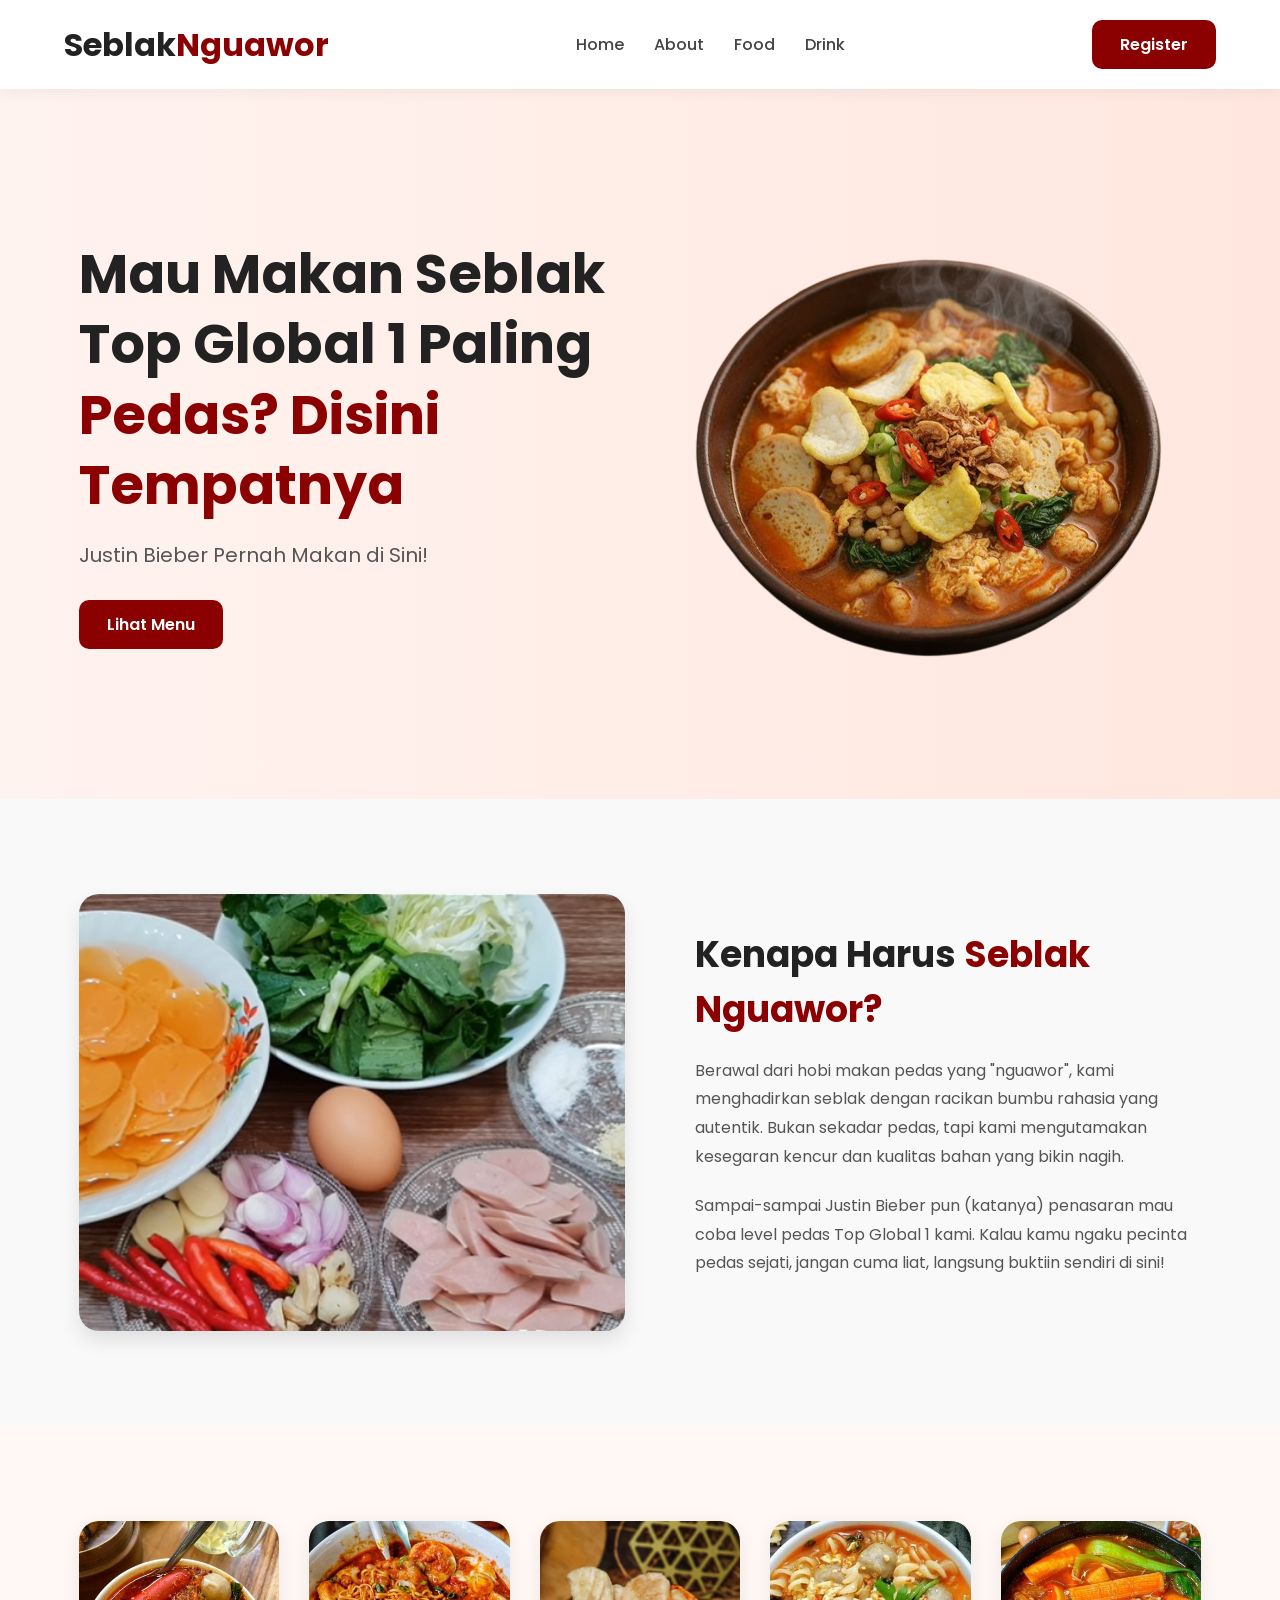
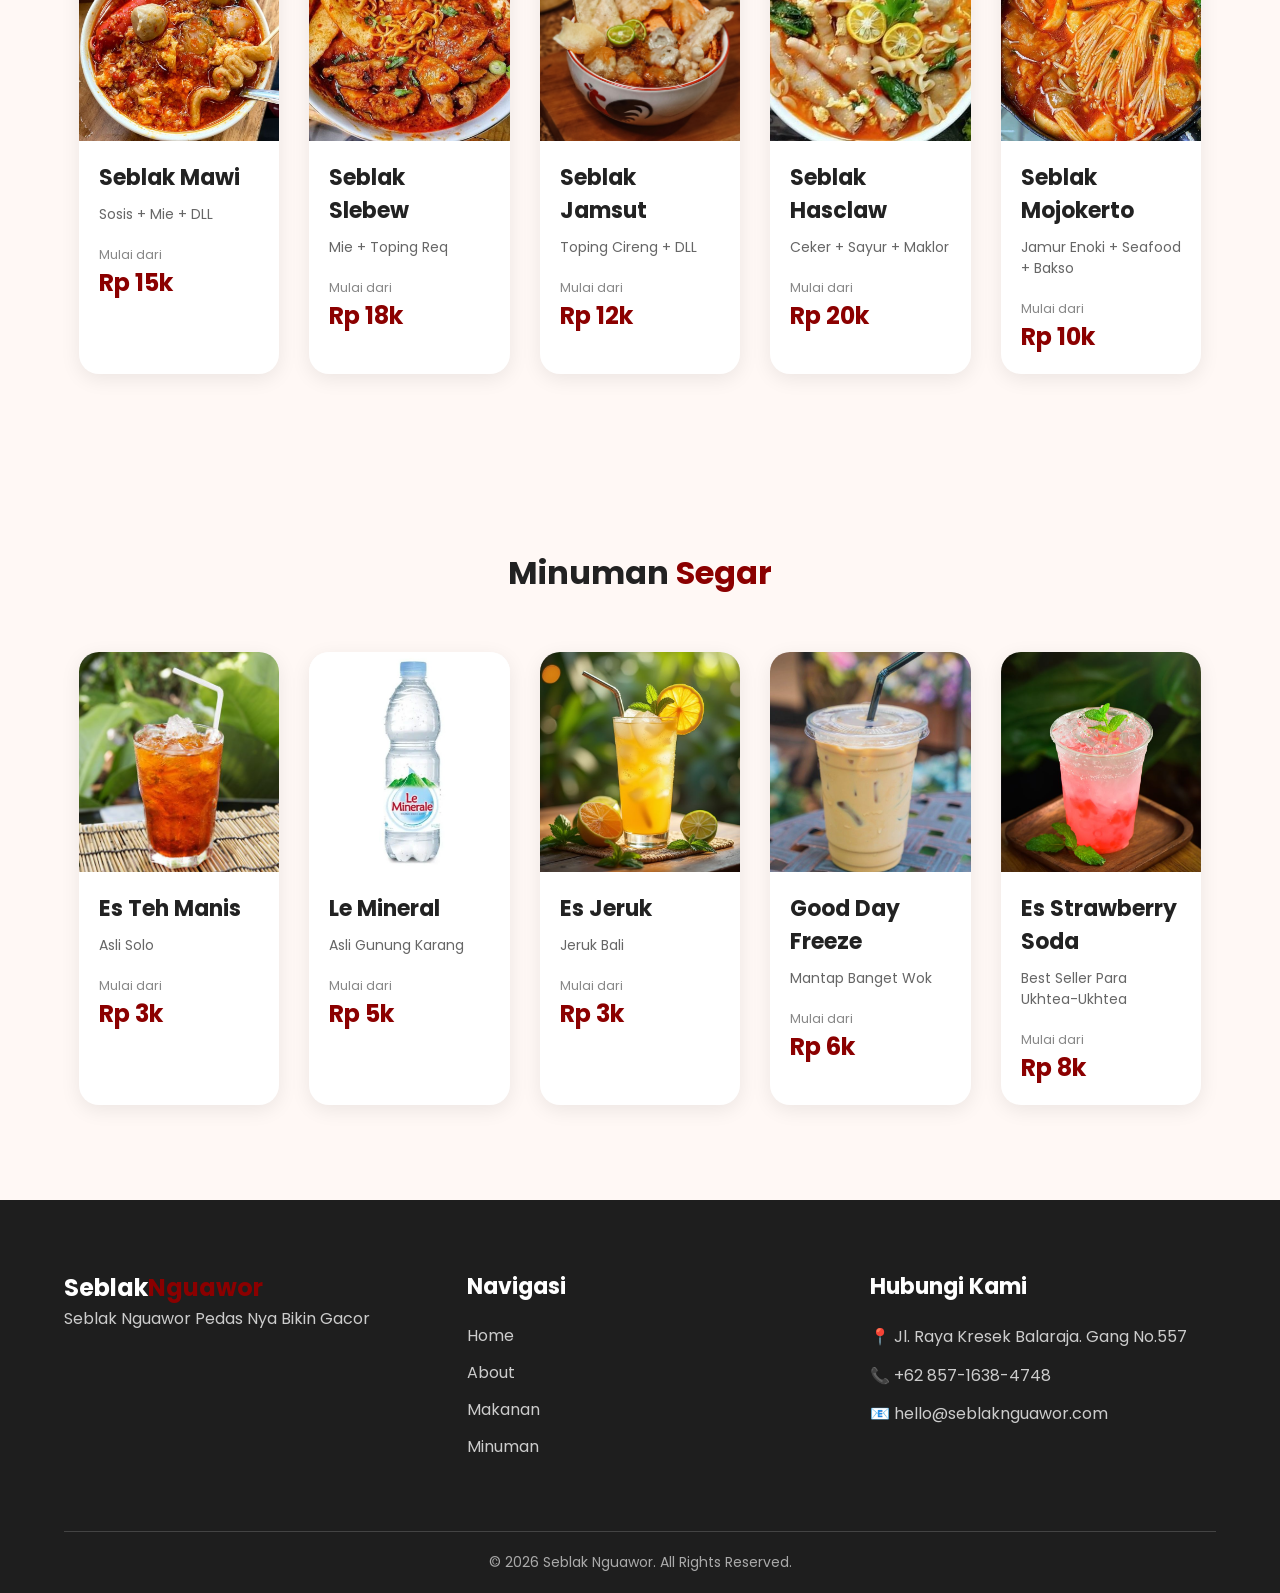
==== index.html @ 9b1257ac "Add files via upload" ====
<!DOCTYPE html>
<html lang="en">
<head>
    <meta charset="UTF-8">
    <meta name="viewport" content="width=device-width, initial-scale=1.0">
    <title>Seblak Nguawor</title>

    <link href="https://fonts.googleapis.com/css2?family=Poppins:wght@400;600&display=swap" rel="stylesheet">
    <link rel="stylesheet" href="css/style.css">
</head>
<body>

<div class="header">
    <div class="nav-container"> <div class="nav">
            <div class="nav-brand">
                <h1><a href="">Seblak<span>Nguawor</span></a></h1>
            </div>

            <div class="nav-menu">
                    <a href="#">Home</a>
                    <a href="#about">About</a>
                    <a href="#katalog-menu">Food</a>
                    <a href="#menu-minuman">Drink</a>
            </div>

            <div class="profile">
                <a href="" class="btn">Register</a>
            </div>
        </div>
    </div>
</div>

<div class="hero">
    <div class="container">
        <div class="row ai-center">
            <div class="col2">
                <div class="hero-desc">
                    <h1>Mau Makan Seblak Top Global 1 Paling <span>Pedas? Disini Tempatnya</span></h1>
                    <p>Justin Bieber Pernah Makan di Sini!</p>
                    <div class="spacer30"></div>
                    <a href="#katalog-menu" class="btn">Lihat Menu</a>
                </div>
            </div>

            <div class="col12">
                <img src="img/seblak.png" class="img-responsive">
            </div>
        </div>
    </div>
</div>

<div class="about" id="about" style="padding: 80px 0; background-color: #f9f9f9">
    <div class="container">
        <div class="row ai-center">
            <div class="col2">
                <div class="about-img">
                    <img src="img/bumbu-seblak.png" class="img-responsive" style="border-radius: 20px; box-shadow: 0 10px 20px rgba(0,0,0,0.1);">
                </div>
            </div>
            <div class="col2">
                <div class="about-desc" style="padding-left: 40px;">
                    <h2 style="font-size: 36px; margin-bottom: 20px;">Kenapa Harus <span style="color: #8B0000;">Seblak Nguawor?</span></h2>
                    <p style="line-height: 1.8; color: #555; margin-bottom: 20px;">
                        Berawal dari hobi makan pedas yang "nguawor", kami menghadirkan seblak dengan racikan bumbu rahasia yang autentik. Bukan sekadar pedas, tapi kami mengutamakan kesegaran kencur dan kualitas bahan yang bikin nagih.
                    </p>
                    <p style="line-height: 1.8; color: #555;">
                        Sampai-sampai Justin Bieber pun (katanya) penasaran mau coba level pedas Top Global 1 kami. Kalau kamu ngaku pecinta pedas sejati, jangan cuma liat, langsung buktiin sendiri di sini!
                    </p>
                </div>
            </div>
        </div>
    </div>
</div>

<div class="food" id="katalog-menu">
    <div class="container">
        <div class="row">


            <div class="col3">
                <div class="food-card">
                    <div class="fc-image">
                        <img src="img/menu1.jpeg" class="img-responsive">
                    </div>
                    <div class="fc-desc">
                        <h3>Seblak Mawi</h3>
                        <p>Sosis + Mie + DLL</p>
                    </div>
                    <div class="fc-price">
                        <span class="price-tag">Mulai dari</span>
                        <span class="price-num">Rp 15k</span>
                    </div>
                </div>
            </div>

            <div class="col3">
                <div class="food-card">
                    <div class="fc-image">
                        <img src="img/menu2.jpeg" class="img-responsive">
                    </div>
                    <div class="fc-desc">
                        <h3>Seblak Slebew</h3>
                        <p>Mie + Toping Req</p>
                    </div>
                    <div class="fc-price">
                        <span class="price-tag">Mulai dari</span>
                        <span class="price-num">Rp 18k</span>
                    </div>
                </div>
            </div>

            <div class="col3">
                <div class="food-card">
                    <div class="fc-image">
                        <img src="img/menu3.jpg" class="img-responsive">
                    </div>
                    <div class="fc-desc">
                        <h3>Seblak Jamsut</h3>
                        <p>Toping Cireng + DLL</p>
                    </div>
                    <div class="fc-price">
                        <span class="price-tag">Mulai dari</span>
                        <span class="price-num">Rp 12k</span>
                    </div>
                </div>
            </div>

            <div class="col3">
                <div class="food-card">
                    <div class="fc-image">
                        <img src="img/menu4.jpeg" class="img-responsive">
                    </div>
                    <div class="fc-desc">
                        <h3>Seblak Hasclaw</h3>
                        <p>Ceker + Sayur + Maklor</p>
                    </div>
                    <div class="fc-price">
                        <span class="price-tag">Mulai dari</span>
                        <span class="price-num">Rp 20k</span>
                    </div>
                </div>
            </div>

            <div class="col3">
                <div class="food-card">
                    <div class="fc-image">
                        <img src="img/menu5.jpeg" class="img-responsive">
                    </div>
                    <div class="fc-desc">
                        <h3>Seblak Mojokerto</h3>
                        <p>Jamur Enoki + Seafood + Bakso</p>
                    </div>
                    <div class="fc-price">
                        <span class="price-tag">Mulai dari</span>
                        <span class="price-num">Rp 10k</span>
                    </div>
                </div>
            </div>

        </div>
    </div>
</div>

<div class="food" id="menu-minuman">
    <div class="container">
        <h2 style="text-align: center; margin-bottom: 40px; font-size: 32px; font-weight: 700;">
            Minuman <span>Segar</span>
        </h2>
        
        <div class="row">

            <div class="col3">
                <div class="food-card">
                    <div class="fc-image">
                        <img src="img/es teh manis.jpeg" class="img-responsive">
                    </div>
                    <div class="fc-desc">
                        <h3>Es Teh Manis</h3>
                        <p>Asli Solo</p>
                    </div>
                    <div class="fc-price">
                        <span class="price-tag">Mulai dari</span>
                        <span class="price-num">Rp 3k</span>
                    </div>
                </div>
            </div>

            <div class="col3">
                <div class="food-card">
                    <div class="fc-image">
                        <img src="img/le mineral.jpeg" class="img-responsive">
                    </div>
                    <div class="fc-desc">
                        <h3>Le Mineral</h3>
                        <p>Asli Gunung Karang</p>
                    </div>
                    <div class="fc-price">
                        <span class="price-tag">Mulai dari</span>
                        <span class="price-num">Rp 5k</span>
                    </div>
                </div>
            </div>

            <div class="col3">
                <div class="food-card">
                    <div class="fc-image">
                        <img src="img/es jeruk.jpeg" class="img-responsive">
                    </div>
                    <div class="fc-desc">
                        <h3>Es Jeruk</h3>
                        <p>Jeruk Bali </p>
                    </div>
                    <div class="fc-price">
                        <span class="price-tag">Mulai dari</span>
                        <span class="price-num">Rp 3k</span>
                    </div>
                </div>
            </div>

            <div class="col3">
                <div class="food-card">
                    <div class="fc-image">
                        <img src="img/Es Goodday Freeze.jpeg" class="img-responsive">
                    </div>
                    <div class="fc-desc">
                        <h3>Good Day Freeze</h3>
                        <p>Mantap Banget Wok</p>
                    </div>
                    <div class="fc-price">
                        <span class="price-tag">Mulai dari</span>
                        <span class="price-num">Rp 6k</span>
                    </div>
                </div>
            </div>

            <div class="col3">
                <div class="food-card">
                    <div class="fc-image">
                        <img src="img/Strawberry Soda.jpeg" class="img-responsive">
                    </div>
                    <div class="fc-desc">
                        <h3>Es Strawberry Soda</h3>
                        <p>Best Seller Para Ukhtea-Ukhtea</p>
                    </div>
                    <div class="fc-price">
                        <span class="price-tag">Mulai dari</span>
                        <span class="price-num">Rp 8k</span>
                    </div>
                </div>
            </div>

        </div>
    </div>
</div>

<footer class="footer">
    <div class="container">
        <div class="row">
            <div class="footer-col">
                <div class="nav-brand">
                    <h2><a href="">Seblak<span>Nguawor</span></a></h2>
                </div>
                <p>Seblak Nguawor Pedas Nya Bikin Gacor</p>
            </div>

            <div class="footer-col">
                <h4>Navigasi</h4>
                <ul>
                    <li><a href="#">Home</a></li>
                    <li><a href="#about">About</a></li>
                    <li><a href="#katalog-menu">Makanan</a></li>
                    <li><a href="#menu-minuman">Minuman</a></li>
                </ul>
            </div>

            <div class="footer-col">
                <h4>Hubungi Kami</h4>
                <p>📍 Jl. Raya Kresek Balaraja. Gang No.557</p>
                <p>📞 +62 857-1638-4748</p>
                <p>📧 hello@seblaknguawor.com</p>
            </div>
        </div>

        <div class="footer-bottom">
            <p>&copy; 2026 Seblak Nguawor. All Rights Reserved.</p>
        </div>
    </div>
</footer>

</body>
</html>
---- css/style.css ----
/* =========================
   GLOBAL
========================= */
* {
  margin: 0;
  padding: 0;
  box-sizing: border-box;
}

html {
  scroll-behavior: smooth;
}

body {
  font-family: "Poppins", sans-serif;
  background: #fff8f5;
  color: #222;
}

a {
  text-decoration: none;
}

img {
  display: block;
}

.img-responsive {
  width: 100%;
  height: auto;
}

.container {
  width: 90%;
  max-width: 1200px;
  margin: auto;
}

.row {
  display: flex;
  flex-wrap: wrap;
}

.ai-center {
  align-items: center;
}

.spacer30 {
  height: 30px;
}

/* =========================
   GRID
========================= */
.col2 {
  width: 50%;
  padding: 15px;
}

.col3 {
  width: 20%;
  padding: 15px;
}

.col12 {
  width: 50%;
  padding: 15px;
}

/* =========================
   BUTTON
========================= */
.btn {
  display: inline-block;
  padding: 12px 28px;
  background: #8b0000;
  color: white;
  border-radius: 10px;
  font-weight: 600;
  transition: 0.3s;
}

.btn:hover {
  background: #b30000;
  transform: translateY(-3px);
}

/* =========================
   HEADER
========================= */
.header {
  width: 100%;
  background: white;
  position: sticky;
  top: 0;
  z-index: 999;
  box-shadow: 0 2px 15px rgba(0, 0, 0, 0.06);
}

.nav-container {
  width: 90%;
  max-width: 1200px;
  margin: auto;
}

.nav {
  display: flex;
  justify-content: space-between;
  align-items: center;
  padding: 20px 0;
}

.nav-brand h1 a,
.nav-brand h2 a {
  color: #222;
  font-weight: 700;
}

.nav-brand span {
  color: #8b0000;
}

.nav-menu {
  display: flex;
  gap: 30px;
}

.nav-menu a {
  color: #444;
  font-weight: 500;
  transition: 0.3s;
}

.nav-menu a:hover {
  color: #8b0000;
}

/* =========================
   HERO
========================= */
.hero {
  padding: 90px 0;
  background: linear-gradient(to right, #fff3ef, #ffe7df);
}

.hero-desc h1 {
  font-size: 54px;
  line-height: 1.3;
  margin-bottom: 20px;
}

.hero-desc h1 span {
  color: #8b0000;
}

.hero-desc p {
  font-size: 20px;
  color: #555;
}

.hero img {
  max-width: 500px;
  margin: auto;
  animation: float 3s ease-in-out infinite;
}

@keyframes float {
  0% {
    transform: translateY(0px);
  }

  50% {
    transform: translateY(-12px);
  }

  100% {
    transform: translateY(0px);
  }
}

/* =========================
   ABOUT
========================= */
.about {
  padding: 80px 0;
}

.about-img img {
  border-radius: 20px;
  box-shadow: 0 10px 25px rgba(0, 0, 0, 0.1);
}

.about-desc {
  padding-left: 40px;
}

.about-desc h2 {
  font-size: 40px;
  margin-bottom: 20px;
}

.about-desc h2 span {
  color: #8b0000;
}

.about-desc p {
  line-height: 1.9;
  color: #555;
  margin-bottom: 20px;
}

/* =========================
   FOOD
========================= */
.food {
  padding: 80px 0;
}

.food h2 {
  text-align: center;
  font-size: 36px;
  margin-bottom: 50px;
}

.food h2 span {
  color: #8b0000;
}

.food-card {
  background: white;
  border-radius: 20px;
  overflow: hidden;
  transition: 0.3s;
  box-shadow: 0 5px 20px rgba(0, 0, 0, 0.08);
  height: 100%;
}

.food-card:hover {
  transform: translateY(-8px);
}

.fc-image {
  height: 220px;
  overflow: hidden;
}

.fc-image img {
  width: 100%;
  height: 100%;
  object-fit: cover;
}

.fc-desc {
  padding: 20px;
}

.fc-desc h3 {
  margin-bottom: 10px;
  font-size: 22px;
}

.fc-desc p {
  color: #666;
  font-size: 14px;
}

.fc-price {
  padding: 0 20px 20px;
  display: flex;
  flex-direction: column;
}

.price-tag {
  font-size: 13px;
  color: #888;
}

.price-num {
  color: #8b0000;
  font-size: 24px;
  font-weight: 700;
}

/* =========================
   FOOTER
========================= */
.footer {
  background: #1e1e1e;
  color: white;
  padding-top: 70px;
}

.footer .row {
  justify-content: space-between;
}

.footer-col {
  width: 30%;
  margin-bottom: 40px;
}

.footer-col h4 {
  margin-bottom: 20px;
  font-size: 22px;
}

.footer-col p {
  color: #ccc;
  margin-bottom: 10px;
  line-height: 1.8;
}

.footer-col ul {
  list-style: none;
}

.footer-col ul li {
  margin-bottom: 12px;
}

.footer-col ul li a {
  color: #ccc;
  transition: 0.3s;
}

.footer-col ul li a:hover {
  color: #ff4d4d;
}

.footer .nav-brand h2 a {
  color: white;
}

.footer-bottom {
  border-top: 1px solid #444;
  text-align: center;
  padding: 20px 0;
  margin-top: 20px;
}

.footer-bottom p {
  color: #aaa;
  font-size: 14px;
}

/* =========================
   RESPONSIVE
========================= */
@media (max-width: 992px) {
  .col2,
  .col12 {
    width: 100%;
    text-align: center;
  }

  .col3 {
    width: 50%;
  }

  .hero-desc h1 {
    font-size: 42px;
  }

  .about-desc {
    padding-left: 0;
    margin-top: 30px;
    text-align: center;
  }

  .hero img {
    margin-top: 40px;
  }

  .footer-col {
    width: 100%;
  }
}

@media (max-width: 768px) {
  .nav {
    flex-direction: column;
    gap: 20px;
  }

  .nav-menu {
    flex-wrap: wrap;
    justify-content: center;
    gap: 15px;
  }

  .hero-desc h1 {
    font-size: 34px;
  }

  .hero-desc p {
    font-size: 16px;
  }

  .col3 {
    width: 100%;
  }

  .food {
    padding: 60px 0;
  }
}
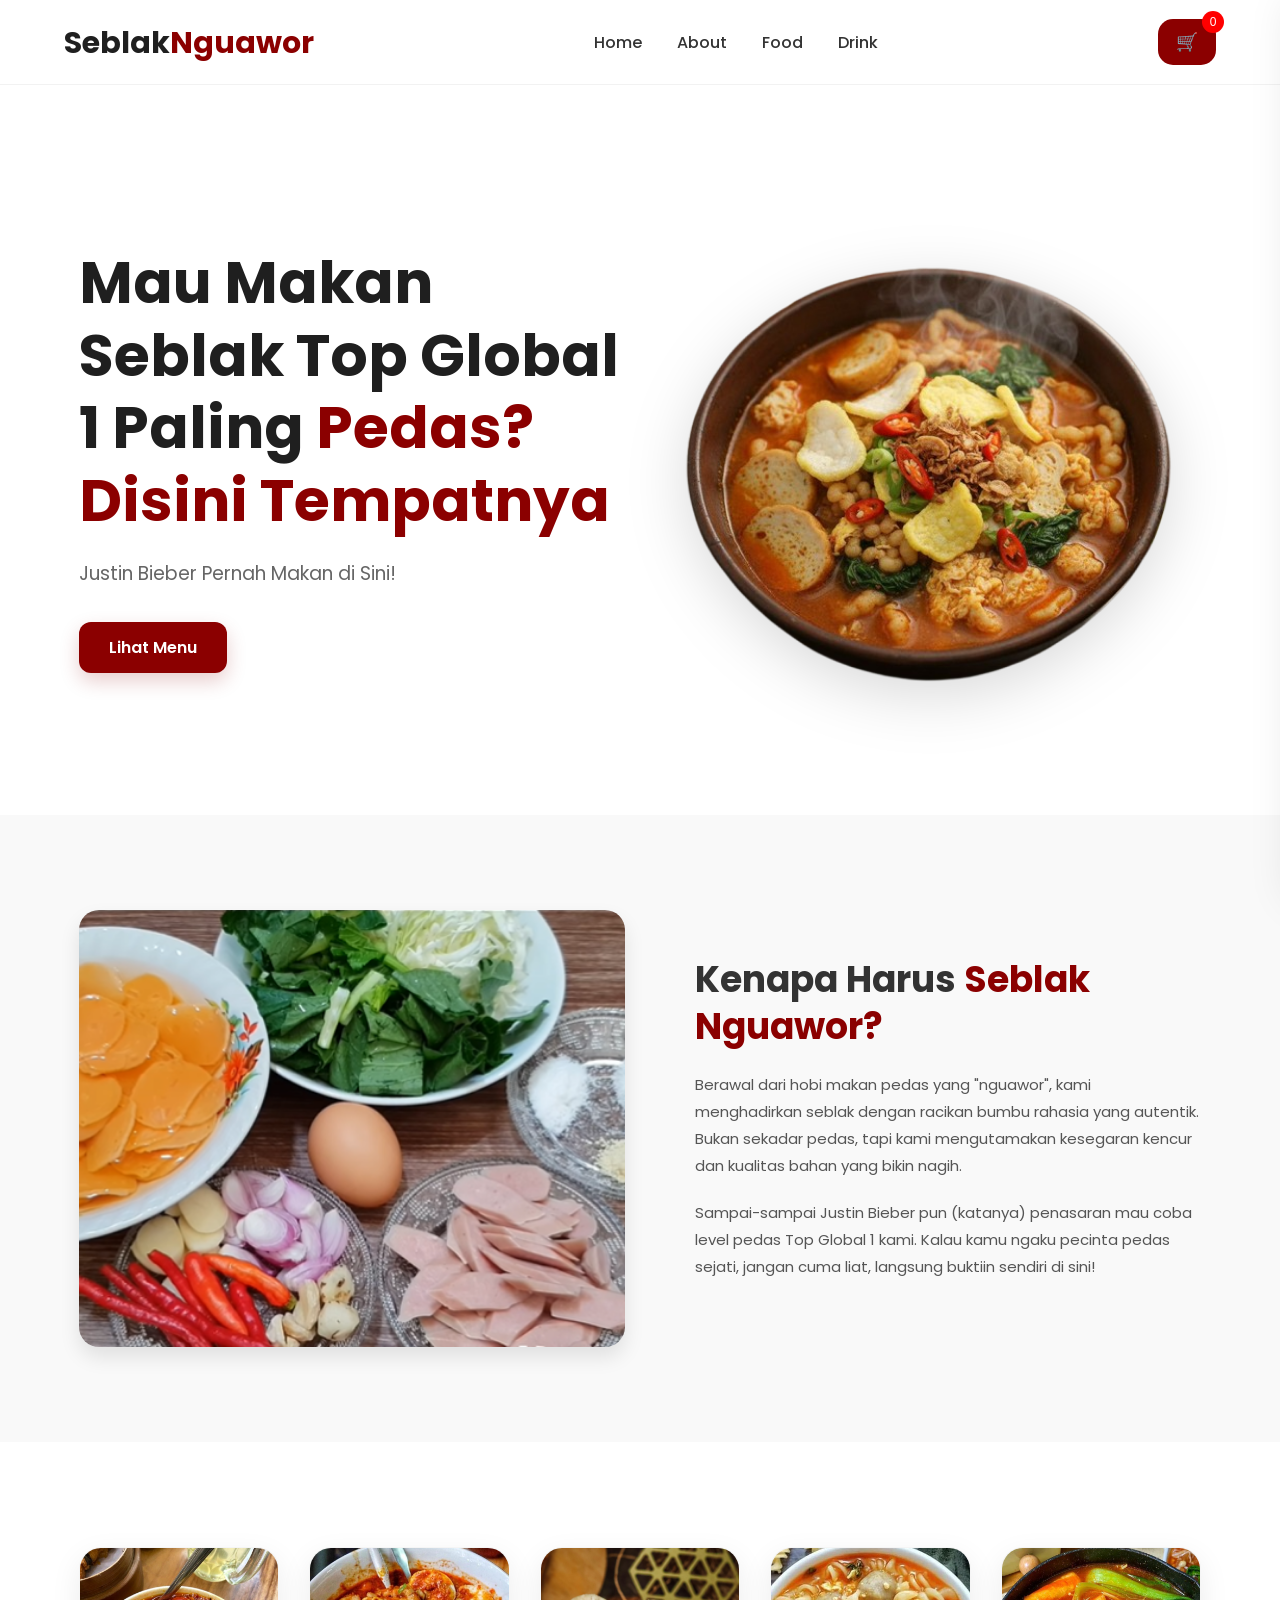
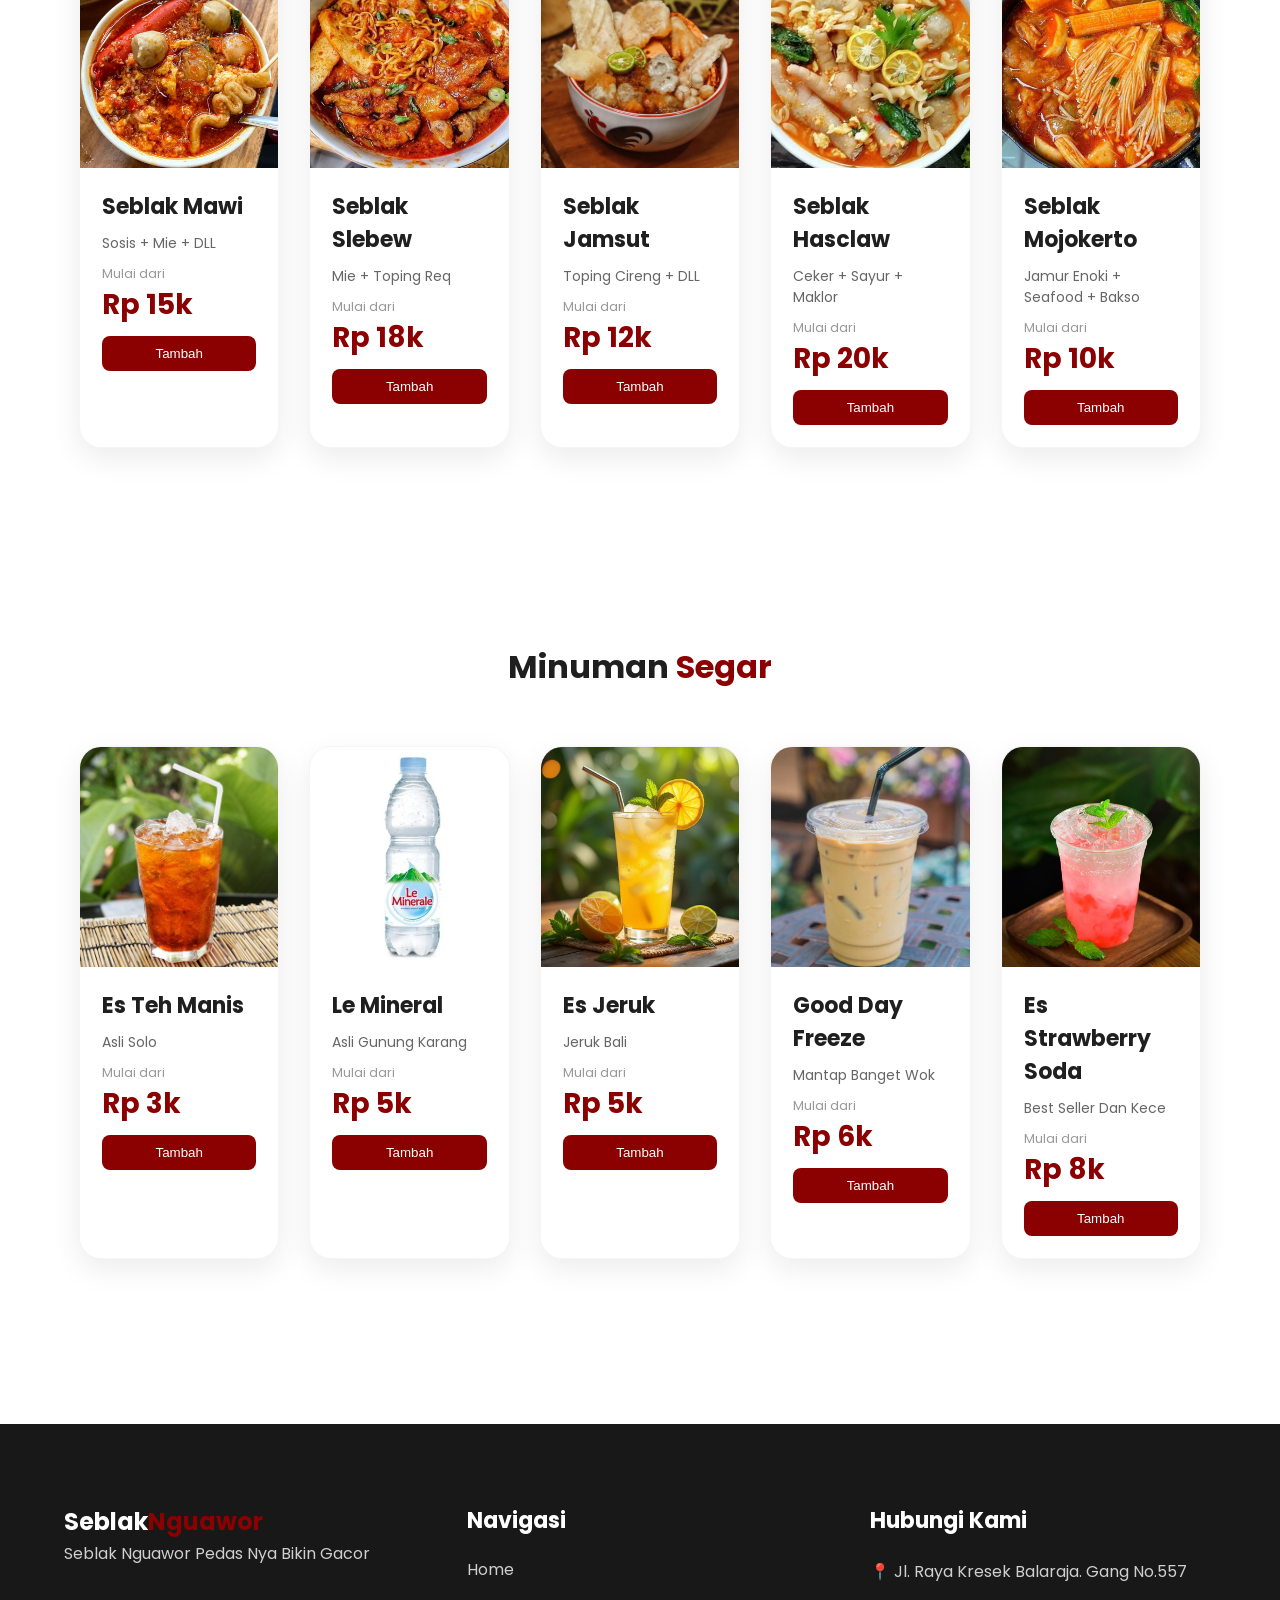
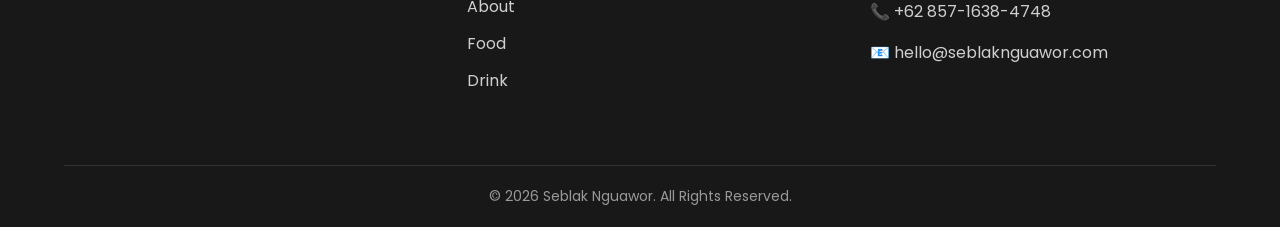
==== commit 49834193: "Update website Seblak Nguawor" ====
--- a/index.html
+++ b/index.html
@@ -8,6 +8,7 @@
     <link href="https://fonts.googleapis.com/css2?family=Poppins:wght@400;600&display=swap" rel="stylesheet">
     <link rel="stylesheet" href="css/style.css">
 </head>
+
 <body>
 
 <div class="header">
@@ -24,7 +25,10 @@
             </div>
 
             <div class="profile">
-                <a href="" class="btn">Register</a>
+    <button class="cart-btn">
+        🛒
+        <span id="cart-count">0</span>
+    </button>
             </div>
         </div>
     </div>
@@ -89,6 +93,13 @@
                     <div class="fc-price">
                         <span class="price-tag">Mulai dari</span>
                         <span class="price-num">Rp 15k</span>
+
+                         <button
+                            class="add-cart"
+                            data-name="Seblak Mawi"
+                            data-price="15000">
+                            Tambah
+                        </button>
                     </div>
                 </div>
             </div>
@@ -105,6 +116,13 @@
                     <div class="fc-price">
                         <span class="price-tag">Mulai dari</span>
                         <span class="price-num">Rp 18k</span>
+
+                         <button
+                            class="add-cart"
+                            data-name="Seblak Slebew"
+                            data-price="18000">
+                            Tambah
+                        </button>
                     </div>
                 </div>
             </div>
@@ -121,6 +139,13 @@
                     <div class="fc-price">
                         <span class="price-tag">Mulai dari</span>
                         <span class="price-num">Rp 12k</span>
+
+                         <button
+                            class="add-cart"
+                            data-name="Seblak Jamsut"
+                            data-price="12000">
+                            Tambah 
+                        </button>
                     </div>
                 </div>
             </div>
@@ -137,6 +162,13 @@
                     <div class="fc-price">
                         <span class="price-tag">Mulai dari</span>
                         <span class="price-num">Rp 20k</span>
+
+                         <button
+                            class="add-cart"
+                            data-name="Seblak Hasclaw"
+                            data-price="20000">
+                            Tambah 
+                        </button>
                     </div>
                 </div>
             </div>
@@ -153,6 +185,13 @@
                     <div class="fc-price">
                         <span class="price-tag">Mulai dari</span>
                         <span class="price-num">Rp 10k</span>
+
+                         <button
+                            class="add-cart"
+                            data-name="Seblak Mojokerto"
+                            data-price="10000">
+                            Tambah 
+                        </button>
                     </div>
                 </div>
             </div>
@@ -181,6 +220,13 @@
                     <div class="fc-price">
                         <span class="price-tag">Mulai dari</span>
                         <span class="price-num">Rp 3k</span>
+
+                        <button
+                            class="add-cart"
+                            data-name="Es Teh Manis"
+                            data-price="3000">
+                            Tambah
+                        </button>
                     </div>
                 </div>
             </div>
@@ -197,6 +243,13 @@
                     <div class="fc-price">
                         <span class="price-tag">Mulai dari</span>
                         <span class="price-num">Rp 5k</span>
+
+                        <button
+                            class="add-cart"
+                            data-name="Le Mineral"
+                            data-price="5000">
+                            Tambah
+                        </button>
                     </div>
                 </div>
             </div>
@@ -212,7 +265,14 @@
                     </div>
                     <div class="fc-price">
                         <span class="price-tag">Mulai dari</span>
-                        <span class="price-num">Rp 3k</span>
+                        <span class="price-num">Rp 5k</span>
+
+                        <button
+                            class="add-cart"
+                            data-name="Es Jeruk "
+                            data-price="5000">
+                            Tambah
+                        </button>
                     </div>
                 </div>
             </div>
@@ -229,6 +289,13 @@
                     <div class="fc-price">
                         <span class="price-tag">Mulai dari</span>
                         <span class="price-num">Rp 6k</span>
+
+                        <button
+                            class="add-cart"
+                            data-name="Good day Freeze"
+                            data-price="6000">
+                            Tambah
+                        </button>
                     </div>
                 </div>
             </div>
@@ -240,11 +307,18 @@
                     </div>
                     <div class="fc-desc">
                         <h3>Es Strawberry Soda</h3>
-                        <p>Best Seller Para Ukhtea-Ukhtea</p>
+                        <p>Best Seller Dan Kece</p>
                     </div>
                     <div class="fc-price">
                         <span class="price-tag">Mulai dari</span>
                         <span class="price-num">Rp 8k</span>
+
+                        <button
+                            class="add-cart"
+                            data-name="Es Strawberry Soda"
+                            data-price="8000">
+                            Tambah
+                        </button>
                     </div>
                 </div>
             </div>
@@ -268,8 +342,8 @@
                 <ul>
                     <li><a href="#">Home</a></li>
                     <li><a href="#about">About</a></li>
-                    <li><a href="#katalog-menu">Makanan</a></li>
-                    <li><a href="#menu-minuman">Minuman</a></li>
+                    <li><a href="#katalog-menu">Food</a></li>
+                    <li><a href="#menu-minuman">Drink</a></li>
                 </ul>
             </div>
 
@@ -287,5 +361,61 @@
     </div>
 </footer>
 
+<div class="cart-overlay"></div>
+
+<div class="cart-sidebar">
+    <div class="cart-header">
+        <h2>🛒 Keranjang</h2>
+        <button class="close-cart">✕</button>
+    </div>
+
+    <div id="cart-items"></div>
+
+    <div class="cart-footer">
+
+    <div class="customer-form">
+
+        <input type="text"
+            id="customer-name"
+            placeholder="Nama Pembeli">
+
+        <select id="spicy-level">
+            <option value="">Pilih Level Pedas</option>
+            <option value="Level 0 - Tidak Pedas">🌶️ Level 0 - Tidak Pedas</option>
+            <option value="Level 1 - Santai">🌶️ Level 1 - Santai</option>
+            <option value="Level 2 - Lumayan">🌶️ Level 2 - Lumayan</option>
+            <option value="Level 3 - Pedas">🌶️ Level 3 - Pedas</option>
+            <option value="Level 4 - Nguawor">🌶️ Level 4 - Nguawor</option>
+            <option value="Level 5 - Top Global 1">🔥 Level 5 - Top Global 1</option>
+        </select>    
+
+        <select id="order-type">
+            <option value="">Pilih Jenis Pesanan</option>
+            <option value="Makan di Tempat">🍽️ Makan di Tempat</option>
+            <option value="Take Away">🥡 Take Away</option>
+            <option value="Delivery">🛵 Delivery</option>
+        </select>
+
+        <input type="number"
+            id="table-number"
+            placeholder="Nomor Meja"
+            style="display:none;">
+
+        <textarea
+            id="customer-address"
+            placeholder="Alamat Pengiriman"
+            style="display:none;"></textarea>
+
+    </div>
+
+    <h3>Total: Rp <span id="cart-total">0</span></h3>
+
+    <button class="checkout-btn" onclick="checkoutWA()">
+        Checkout via WhatsApp
+    </button>
+
+</div>
+
+<script src="js/script.js"></script>
 </body>
 </html>
--- a/css/style.css
+++ b/css/style.css
@@ -1,406 +1,588 @@
-/* =========================
-   GLOBAL
-========================= */
-* {
-  margin: 0;
-  padding: 0;
-  box-sizing: border-box;
-}
-
-html {
-  scroll-behavior: smooth;
-}
-
-body {
-  font-family: "Poppins", sans-serif;
-  background: #fff8f5;
-  color: #222;
-}
-
-a {
-  text-decoration: none;
-}
-
-img {
-  display: block;
-}
-
-.img-responsive {
-  width: 100%;
-  height: auto;
-}
-
-.container {
-  width: 90%;
-  max-width: 1200px;
-  margin: auto;
-}
-
-.row {
-  display: flex;
-  flex-wrap: wrap;
-}
-
-.ai-center {
-  align-items: center;
-}
-
-.spacer30 {
-  height: 30px;
-}
-
-/* =========================
-   GRID
-========================= */
-.col2 {
-  width: 50%;
-  padding: 15px;
-}
-
-.col3 {
-  width: 20%;
-  padding: 15px;
-}
-
-.col12 {
-  width: 50%;
-  padding: 15px;
-}
-
-/* =========================
-   BUTTON
-========================= */
-.btn {
-  display: inline-block;
-  padding: 12px 28px;
-  background: #8b0000;
-  color: white;
-  border-radius: 10px;
-  font-weight: 600;
-  transition: 0.3s;
-}
-
-.btn:hover {
-  background: #b30000;
-  transform: translateY(-3px);
-}
-
-/* =========================
-   HEADER
-========================= */
-.header {
-  width: 100%;
-  background: white;
-  position: sticky;
-  top: 0;
-  z-index: 999;
-  box-shadow: 0 2px 15px rgba(0, 0, 0, 0.06);
-}
-
-.nav-container {
-  width: 90%;
-  max-width: 1200px;
-  margin: auto;
-}
-
-.nav {
-  display: flex;
-  justify-content: space-between;
-  align-items: center;
-  padding: 20px 0;
-}
-
-.nav-brand h1 a,
-.nav-brand h2 a {
-  color: #222;
-  font-weight: 700;
-}
-
-.nav-brand span {
-  color: #8b0000;
-}
-
-.nav-menu {
-  display: flex;
-  gap: 30px;
-}
-
-.nav-menu a {
-  color: #444;
-  font-weight: 500;
-  transition: 0.3s;
-}
-
-.nav-menu a:hover {
-  color: #8b0000;
-}
-
-/* =========================
-   HERO
-========================= */
-.hero {
-  padding: 90px 0;
-  background: linear-gradient(to right, #fff3ef, #ffe7df);
-}
-
-.hero-desc h1 {
-  font-size: 54px;
-  line-height: 1.3;
-  margin-bottom: 20px;
-}
-
-.hero-desc h1 span {
-  color: #8b0000;
-}
-
-.hero-desc p {
-  font-size: 20px;
-  color: #555;
-}
-
-.hero img {
-  max-width: 500px;
-  margin: auto;
-  animation: float 3s ease-in-out infinite;
-}
-
-@keyframes float {
-  0% {
-    transform: translateY(0px);
-  }
-
-  50% {
-    transform: translateY(-12px);
-  }
-
-  100% {
-    transform: translateY(0px);
-  }
-}
-
-/* =========================
-   ABOUT
-========================= */
-.about {
-  padding: 80px 0;
-}
-
-.about-img img {
-  border-radius: 20px;
-  box-shadow: 0 10px 25px rgba(0, 0, 0, 0.1);
-}
-
-.about-desc {
-  padding-left: 40px;
-}
-
-.about-desc h2 {
-  font-size: 40px;
-  margin-bottom: 20px;
-}
-
-.about-desc h2 span {
-  color: #8b0000;
-}
-
-.about-desc p {
-  line-height: 1.9;
-  color: #555;
-  margin-bottom: 20px;
-}
-
-/* =========================
-   FOOD
-========================= */
-.food {
-  padding: 80px 0;
-}
-
-.food h2 {
-  text-align: center;
-  font-size: 36px;
-  margin-bottom: 50px;
-}
-
-.food h2 span {
-  color: #8b0000;
-}
-
-.food-card {
-  background: white;
-  border-radius: 20px;
-  overflow: hidden;
-  transition: 0.3s;
-  box-shadow: 0 5px 20px rgba(0, 0, 0, 0.08);
-  height: 100%;
-}
-
-.food-card:hover {
-  transform: translateY(-8px);
-}
-
-.fc-image {
-  height: 220px;
-  overflow: hidden;
-}
-
-.fc-image img {
-  width: 100%;
-  height: 100%;
-  object-fit: cover;
-}
-
-.fc-desc {
-  padding: 20px;
-}
-
-.fc-desc h3 {
-  margin-bottom: 10px;
-  font-size: 22px;
-}
-
-.fc-desc p {
-  color: #666;
-  font-size: 14px;
-}
-
-.fc-price {
-  padding: 0 20px 20px;
-  display: flex;
-  flex-direction: column;
-}
-
-.price-tag {
-  font-size: 13px;
-  color: #888;
-}
-
-.price-num {
-  color: #8b0000;
-  font-size: 24px;
-  font-weight: 700;
-}
-
-/* =========================
-   FOOTER
-========================= */
-.footer {
-  background: #1e1e1e;
-  color: white;
-  padding-top: 70px;
-}
-
-.footer .row {
-  justify-content: space-between;
-}
-
-.footer-col {
-  width: 30%;
-  margin-bottom: 40px;
-}
-
-.footer-col h4 {
-  margin-bottom: 20px;
-  font-size: 22px;
-}
-
-.footer-col p {
-  color: #ccc;
-  margin-bottom: 10px;
-  line-height: 1.8;
-}
-
-.footer-col ul {
-  list-style: none;
-}
-
-.footer-col ul li {
-  margin-bottom: 12px;
-}
-
-.footer-col ul li a {
-  color: #ccc;
-  transition: 0.3s;
-}
-
-.footer-col ul li a:hover {
-  color: #ff4d4d;
-}
-
-.footer .nav-brand h2 a {
-  color: white;
-}
-
-.footer-bottom {
-  border-top: 1px solid #444;
-  text-align: center;
-  padding: 20px 0;
-  margin-top: 20px;
-}
-
-.footer-bottom p {
-  color: #aaa;
-  font-size: 14px;
-}
-
-/* =========================
-   RESPONSIVE
-========================= */
-@media (max-width: 992px) {
-  .col2,
-  .col12 {
-    width: 100%;
-    text-align: center;
-  }
-
-  .col3 {
-    width: 50%;
-  }
-
-  .hero-desc h1 {
-    font-size: 42px;
-  }
-
-  .about-desc {
-    padding-left: 0;
-    margin-top: 30px;
-    text-align: center;
-  }
-
-  .hero img {
-    margin-top: 40px;
-  }
-
-  .footer-col {
-    width: 100%;
-  }
-}
-
-@media (max-width: 768px) {
-  .nav {
-    flex-direction: column;
-    gap: 20px;
-  }
-
-  .nav-menu {
-    flex-wrap: wrap;
-    justify-content: center;
-    gap: 15px;
-  }
-
-  .hero-desc h1 {
-    font-size: 34px;
-  }
-
-  .hero-desc p {
-    font-size: 16px;
-  }
-
-  .col3 {
-    width: 100%;
-  }
-
-  .food {
-    padding: 60px 0;
-  }
+/* =========================
+   VARIABLES
+========================= */
+/* =========================
+   GLOBAL
+========================= */
+* {
+  margin: 0;
+  padding: 0;
+  box-sizing: border-box;
+}
+
+html {
+  scroll-behavior: smooth;
+}
+
+body {
+  font-family: "Poppins", sans-serif;
+  background: radial-gradient(circle at top left, #fff 0%, transparent 30%), radial-gradient(circle at bottom right, #fff 0%, transparent 30%), #ffffff;
+  color: #333;
+  overflow-x: hidden;
+}
+
+a {
+  text-decoration: none;
+}
+
+img {
+  display: block;
+}
+
+.img-responsive {
+  width: 100%;
+  height: auto;
+}
+
+.container {
+  width: 90%;
+  max-width: 1200px;
+  margin: auto;
+}
+
+.row {
+  display: flex;
+  flex-wrap: wrap;
+}
+
+.ai-center {
+  align-items: center;
+}
+
+.spacer30 {
+  height: 30px;
+}
+
+/* =========================
+   GRID
+========================= */
+.col2 {
+  width: 50%;
+  padding: 15px;
+}
+
+.col3 {
+  width: 20%;
+  padding: 15px;
+}
+
+.col12 {
+  width: 50%;
+  padding: 15px;
+}
+
+/* =========================
+   BUTTON
+========================= */
+.btn {
+  display: inline-block;
+  padding: 13px 30px;
+  background: #8b0000;
+  color: #ffffff;
+  border-radius: 12px;
+  font-weight: 600;
+  transition: 0.3s ease;
+  box-shadow: 0 8px 20px rgba(139, 0, 0, 0.2);
+}
+.btn:hover {
+  background: #c1121f;
+  transform: translateY(-4px);
+}
+
+/* =========================
+   HEADER
+========================= */
+.header {
+  width: 100%;
+  position: sticky;
+  top: 0;
+  z-index: 999;
+  background: rgba(255, 255, 255, 0.92);
+  backdrop-filter: blur(12px);
+  border-bottom: 1px solid rgba(0, 0, 0, 0.05);
+}
+.header .nav-container {
+  width: 90%;
+  max-width: 1200px;
+  margin: auto;
+}
+.header .nav {
+  display: flex;
+  justify-content: space-between;
+  align-items: center;
+  padding: 18px 0;
+}
+.header .nav-brand h1 a,
+.header .nav-brand h2 a {
+  font-size: 30px;
+  font-weight: 700;
+  color: #1f1f1f;
+}
+.header .nav-brand h1 a span,
+.header .nav-brand h2 a span {
+  color: #8b0000;
+}
+.header .nav-menu {
+  display: flex;
+  gap: 35px;
+}
+.header .nav-menu a {
+  color: #333;
+  font-weight: 500;
+  position: relative;
+  transition: 0.3s ease;
+}
+.header .nav-menu a::after {
+  content: "";
+  width: 0;
+  height: 2px;
+  background: #8b0000;
+  position: absolute;
+  left: 0;
+  bottom: -5px;
+  transition: 0.3s ease;
+}
+.header .nav-menu a:hover {
+  color: #8b0000;
+}
+.header .nav-menu a:hover::after {
+  width: 100%;
+}
+
+/* =========================
+   HERO
+========================= */
+.hero {
+  padding: 100px 0 80px;
+  position: relative;
+}
+.hero .hero-desc h1 {
+  font-size: 58px;
+  line-height: 1.25;
+  margin-bottom: 20px;
+  color: #1f1f1f;
+}
+.hero .hero-desc h1 span {
+  color: #8b0000;
+}
+.hero .hero-desc p {
+  font-size: 19px;
+  color: #666;
+  line-height: 1.8;
+}
+.hero img {
+  max-width: 520px;
+  margin: auto;
+  filter: drop-shadow(0 15px 30px rgba(0, 0, 0, 0.15));
+}
+
+/* =========================
+   ABOUT
+========================= */
+.about {
+  padding: 100px 0;
+  position: relative;
+}
+.about .about-img img {
+  border-radius: 22px;
+  box-shadow: 0 10px 30px rgba(0, 0, 0, 0.08);
+}
+.about .about-desc {
+  padding-left: 40px;
+}
+.about .about-desc h2 {
+  font-size: 42px;
+  margin-bottom: 20px;
+  line-height: 1.3;
+}
+.about .about-desc h2 span {
+  color: #8b0000;
+}
+.about .about-desc p {
+  color: #666;
+  line-height: 1.9;
+  margin-bottom: 20px;
+  font-size: 15px;
+}
+
+/* =========================
+   FOOD SECTION
+========================= */
+.food {
+  padding: 90px 0;
+}
+.food h2 {
+  text-align: center;
+  font-size: 40px;
+  margin-bottom: 50px;
+  color: #1f1f1f;
+}
+.food h2 span {
+  color: #8b0000;
+}
+.food .food-card {
+  background: #ffffff;
+  border-radius: 22px;
+  overflow: hidden;
+  box-shadow: 0 10px 30px rgba(0, 0, 0, 0.08);
+  transition: 0.3s ease;
+  height: 100%;
+  border: 1px solid rgba(0, 0, 0, 0.04);
+}
+.food .food-card:hover {
+  transform: translateY(-10px);
+}
+.food .food-card .fc-image {
+  height: 220px;
+  overflow: hidden;
+}
+.food .food-card .fc-image img {
+  width: 100%;
+  height: 100%;
+  -o-object-fit: cover;
+     object-fit: cover;
+  transition: 0.4s;
+}
+.food .food-card:hover .fc-image img {
+  transform: scale(1.08);
+}
+.food .food-card .fc-desc {
+  padding: 22px 22px 10px;
+}
+.food .food-card .fc-desc h3 {
+  font-size: 22px;
+  margin-bottom: 10px;
+  color: #1f1f1f;
+}
+.food .food-card .fc-desc p {
+  font-size: 14px;
+  color: #666;
+}
+.food .food-card .fc-price {
+  padding: 0 22px 22px;
+  display: flex;
+  flex-direction: column;
+}
+.food .food-card .fc-price .price-tag {
+  font-size: 13px;
+  color: #999;
+}
+.food .food-card .fc-price .price-num {
+  font-size: 28px;
+  font-weight: 700;
+  color: #8b0000;
+}
+
+/* =========================
+   FOOTER
+========================= */
+.footer {
+  background: #181818;
+  color: #ffffff;
+  padding-top: 80px;
+  margin-top: 60px;
+}
+.footer .row {
+  justify-content: space-between;
+}
+.footer .footer-col {
+  width: 30%;
+  margin-bottom: 40px;
+}
+.footer .footer-col h4 {
+  font-size: 22px;
+  margin-bottom: 20px;
+}
+.footer .footer-col p {
+  color: #cfcfcf;
+  line-height: 1.9;
+  margin-bottom: 10px;
+}
+.footer .footer-col ul {
+  list-style: none;
+}
+.footer .footer-col ul li {
+  margin-bottom: 12px;
+}
+.footer .footer-col ul li a {
+  color: #cfcfcf;
+  transition: 0.3s ease;
+}
+.footer .footer-col ul li a:hover {
+  color: #ff6b6b;
+  padding-left: 5px;
+}
+.footer .nav-brand h2 a {
+  color: #ffffff;
+}
+.footer .nav-brand h2 a span {
+  color: #8b0000;
+}
+.footer .footer-bottom {
+  border-top: 1px solid #333;
+  margin-top: 20px;
+  padding: 20px 0;
+  text-align: center;
+}
+.footer .footer-bottom p {
+  color: #999;
+  font-size: 14px;
+}
+
+/* =========================
+   RESPONSIVE
+========================= */
+@media (max-width: 992px) {
+  .col2,
+  .col12 {
+    width: 100%;
+    text-align: center;
+  }
+  .col3 {
+    width: 50%;
+  }
+  .hero .hero-desc h1 {
+    font-size: 44px;
+  }
+  .hero img {
+    margin-top: 40px;
+    max-width: 400px;
+  }
+  .about .about-desc {
+    padding-left: 0;
+    margin-top: 30px;
+    text-align: center;
+  }
+  .footer .footer-col {
+    width: 100%;
+  }
+}
+@media (max-width: 768px) {
+  .header .nav {
+    flex-direction: column;
+    gap: 20px;
+  }
+  .header .nav-menu {
+    flex-wrap: wrap;
+    justify-content: center;
+    gap: 15px;
+  }
+  .hero {
+    padding-top: 70px;
+  }
+  .hero .hero-desc h1 {
+    font-size: 35px;
+  }
+  .hero .hero-desc p {
+    font-size: 16px;
+  }
+  .col3 {
+    width: 100%;
+  }
+  .food {
+    padding: 70px 0;
+  }
+}
+
+.add-cart{
+    margin-top:10px;
+    padding:10px;
+    width:100%;
+    border:none;
+    background:#8B0000;
+    color:white;
+    border-radius:8px;
+    cursor:pointer;
+}
+
+.cart-modal{
+    display:none;
+    position:fixed;
+    inset:0;
+    background:rgba(0,0,0,.6);
+    justify-content:center;
+    align-items:center;
+}
+
+.cart-content{
+    background:white;
+    padding:25px;
+    border-radius:15px;
+    width:400px;
+}
+
+.cart-btn{
+    position:relative;
+    border:none;
+    background:#8B0000;
+    color:white;
+    padding:12px 18px;
+    border-radius:15px;
+    cursor:pointer;
+    font-size:18px;
+    transition:.3s;
+}
+
+.cart-btn:hover{
+    transform:translateY(-3px);
+}
+
+#cart-count{
+    position:absolute;
+    top:-8px;
+    right:-8px;
+    width:22px;
+    height:22px;
+    background:red;
+    border-radius:50%;
+    display:flex;
+    align-items:center;
+    justify-content:center;
+    font-size:12px;
+}
+
+.cart-overlay{
+    position:fixed;
+    inset:0;
+    background:rgba(0,0,0,.3);
+    backdrop-filter:blur(5px);
+    opacity:0;
+    visibility:hidden;
+    transition:.4s;
+    z-index:998;
+}
+
+.cart-sidebar{
+    position:fixed;
+    top:0;
+    right:-400px;
+    width:380px;
+    height:100vh;
+    background:white;
+    box-shadow:-10px 0 40px rgba(0,0,0,.1);
+    z-index:999;
+    transition:.4s ease;
+    display:flex;
+    flex-direction:column;
+}
+
+.cart-sidebar.active{
+    right:0;
+}
+
+.cart-overlay.active{
+    opacity:1;
+    visibility:visible;
+}
+
+.cart-header{
+    display:flex;
+    justify-content:space-between;
+    padding:20px;
+    border-bottom:1px solid #eee;
+}
+
+.close-cart{
+    border:none;
+    background:none;
+    font-size:24px;
+    cursor:pointer;
+}
+
+#cart-items{
+    flex:1;
+    overflow:auto;
+    padding:20px;
+}
+
+.cart-item{
+    background:#fff8f5;
+    padding:15px;
+    border-radius:15px;
+    margin-bottom:12px;
+    animation:slideIn .4s ease;
+}
+
+@keyframes slideIn{
+    from{
+        opacity:0;
+        transform:translateX(30px);
+    }
+    to{
+        opacity:1;
+        transform:translateX(0);
+    }
+}
+
+.cart-footer{
+    padding:20px;
+    border-top:1px solid #eee;
+}
+
+.checkout-btn{
+    width:100%;
+    padding:14px;
+    border:none;
+    border-radius:12px;
+    background:#8B0000;
+    color:white;
+    font-weight:600;
+    cursor:pointer;
+    transition:.3s;
+}
+
+.checkout-btn:hover{
+    transform:translateY(-3px);
+}
+
+.qty-control{
+    display:flex;
+    align-items:center;
+    gap:12px;
+    margin-top:10px;
+}
+
+.qty-control button{
+    width:42px;
+    height:42px;
+    border:none;
+    border-radius:50%;
+    background:linear-gradient(135deg,#b30000,#e60000);
+    color:white;
+    font-size:22px;
+    font-weight:bold;
+    cursor:pointer;
+    box-shadow:0 4px 12px rgba(179,0,0,.25);
+    transition:.3s;
+}
+
+.qty-control button:hover{
+    transform:translateY(-2px);
+}
+
+.qty-control span{
+    font-size:20px;
+    font-weight:700;
+    min-width:30px;
+    text-align:center;
+}
+
+.customer-form{
+    margin-bottom:15px;
+}
+
+.customer-form input,
+.customer-form select,
+.customer-form textarea{
+    width:100%;
+    padding:12px;
+    margin:8px 0;
+    border:1px solid #ddd;
+    border-radius:10px;
+    font-family:"Poppins", sans-serif;
+}
+
+.customer-form textarea{
+    min-height:80px;
+    resize:none;
 }
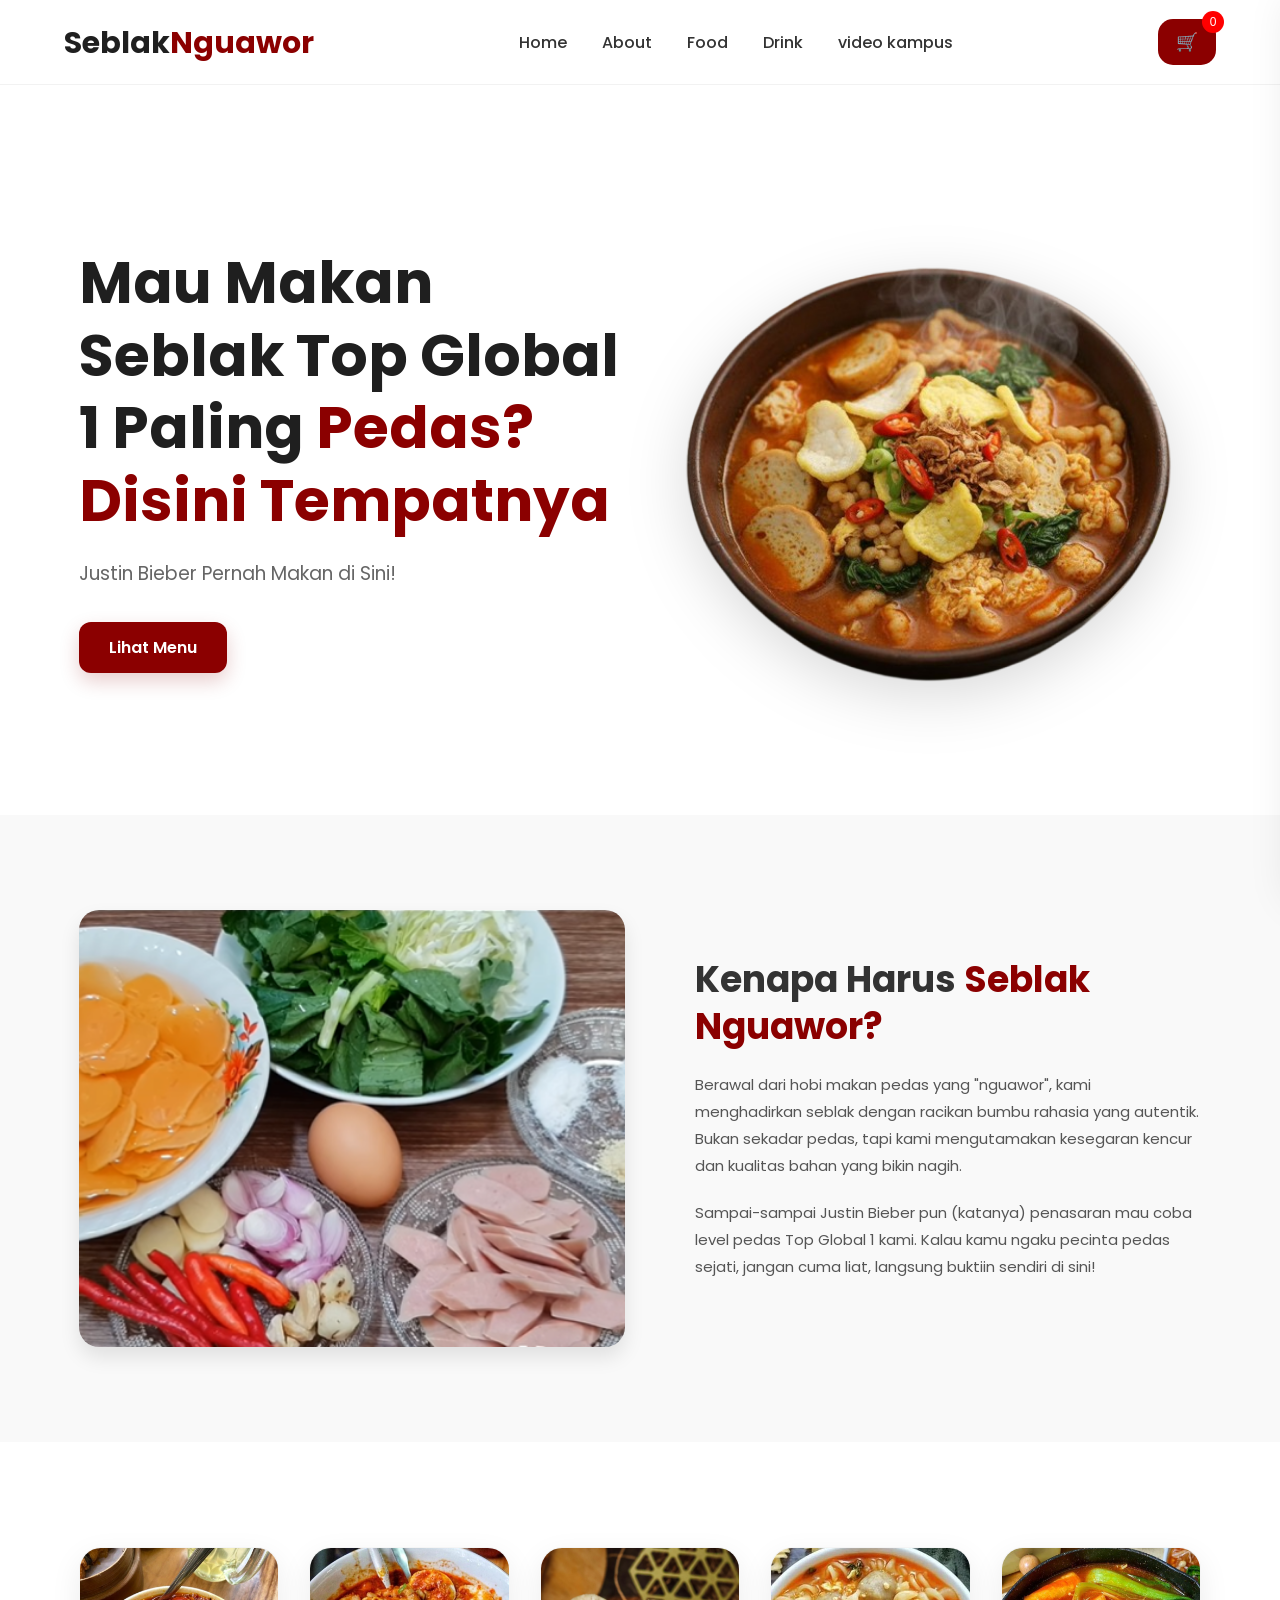
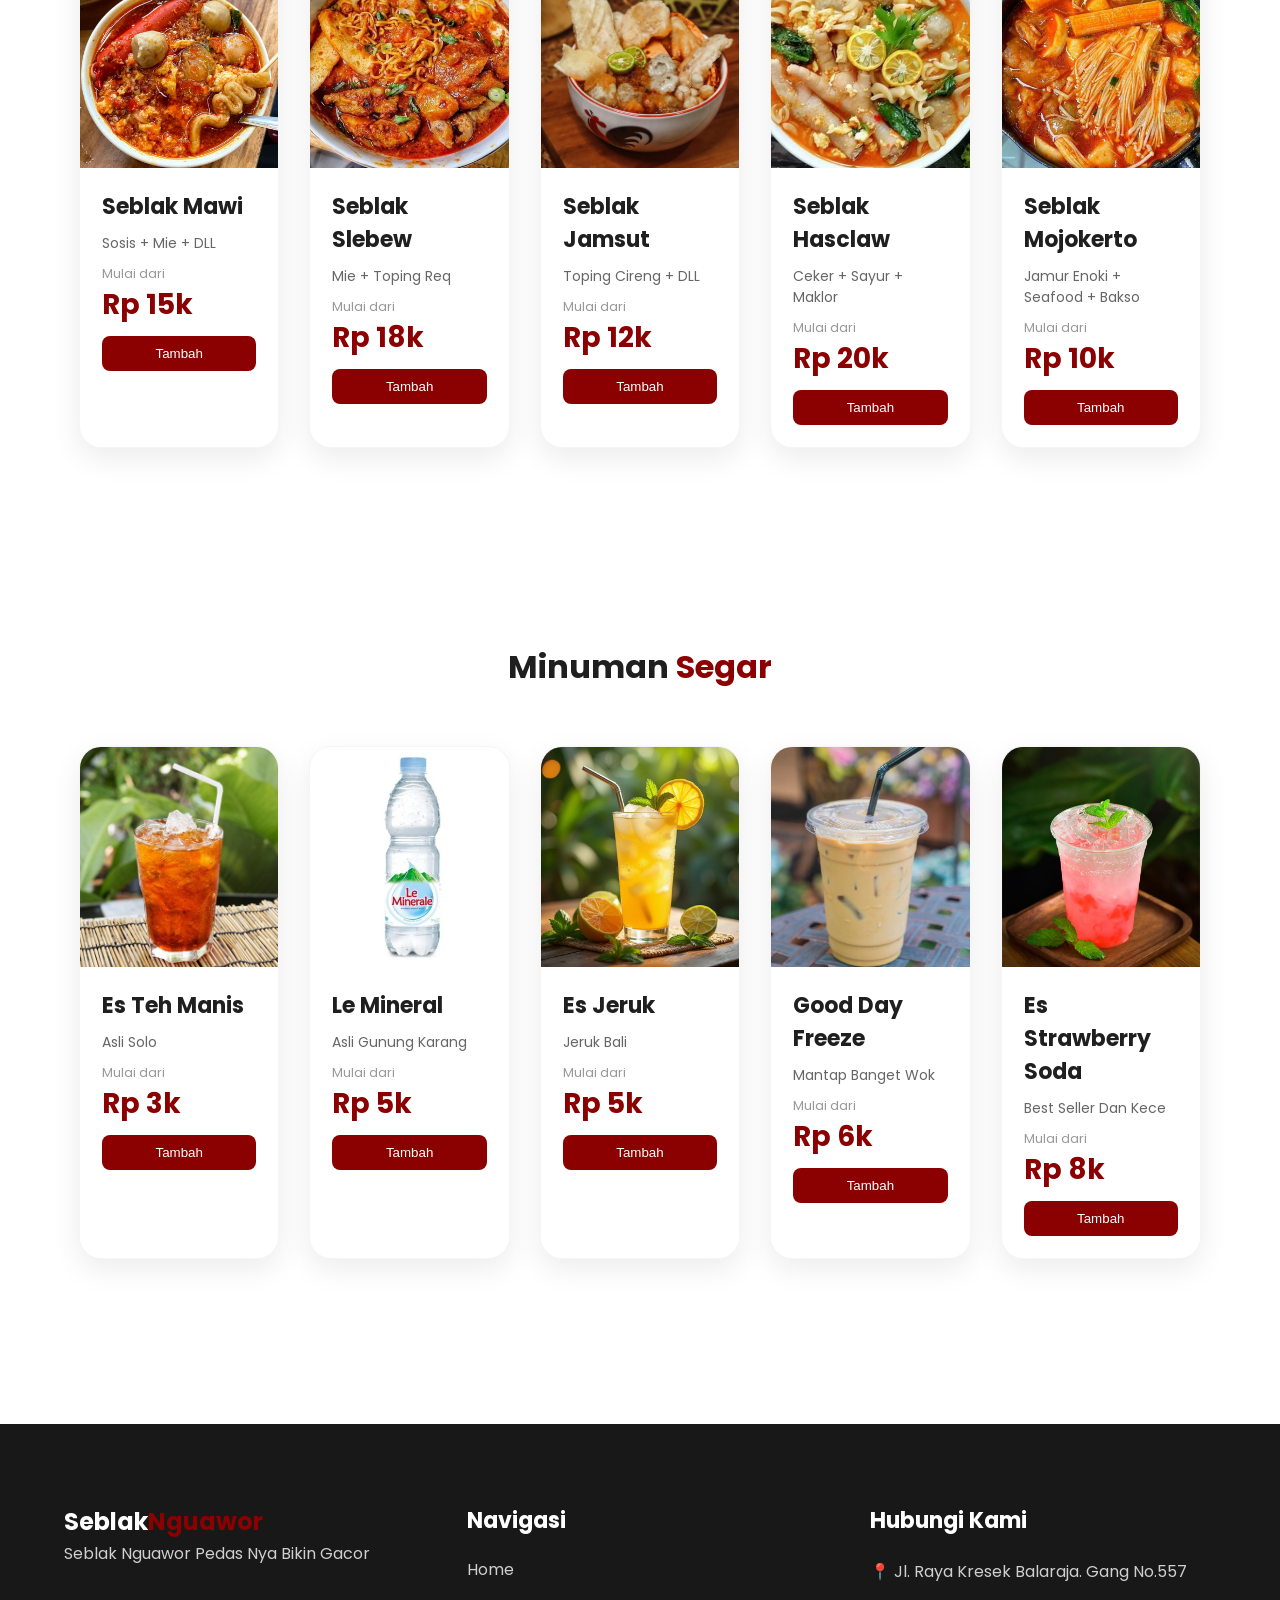
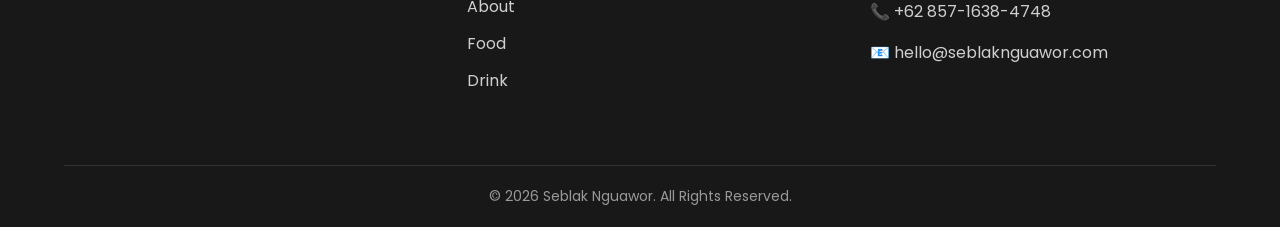
==== commit 7c426f6b: "Update video promosi kampus dan desain halaman web" ====
--- a/index.html
+++ b/index.html
@@ -22,6 +22,7 @@
                     <a href="#about">About</a>
                     <a href="#katalog-menu">Food</a>
                     <a href="#menu-minuman">Drink</a>
+                    <a href="video.html">video kampus</a>
             </div>
 
             <div class="profile">
--- a/css/style.css
+++ b/css/style.css
@@ -585,4 +585,94 @@
 .customer-form textarea{
     min-height:80px;
     resize:none;
+}
+
+/* =========================
+   VIDEO PROMOSI
+========================= */
+
+.hero-video{
+    background:
+        linear-gradient(
+            rgba(0,0,0,0.55),
+            rgba(0,0,0,0.55)
+        ),
+        url("../img/UNPAM\ SERANG.jpeg");
+
+    background-size: cover;
+    background-position: center;
+    background-repeat: no-repeat;
+
+    color: white;
+    text-align: center;
+    padding: 180px 20px 140px;
+}
+
+.hero-video h1{
+    font-size: 70px;
+    margin-bottom: 20px;
+    text-shadow: 0 4px 15px rgba(0,0,0,.4);
+}
+
+.hero-video p{
+    font-size: 22px;
+    text-shadow: 0 2px 10px rgba(0,0,0,.4);
+}
+
+.video-card{
+    width: 80%;
+    margin: -50px auto 0;
+    background: white;
+    padding: 10px;
+    border-radius: 25px;
+    box-shadow: 0 15px 35px rgba(0,0,0,0.12);
+    transition: 0.3s;
+}
+
+.video-card:hover{
+    transform: translateY(-8px);
+}
+
+.info-video{
+    text-align: center;
+    max-width: 800px;
+    margin: 60px auto;
+}
+
+.info-video h2{
+    margin-bottom: 15px;
+}
+
+.info-video p{
+    line-height: 1.8;
+    color: #555;
+}
+
+.back-home{
+    text-align: center;
+    margin-top: 40px;
+}
+
+.back-home .btn{
+    transition: 0.3s;
+}
+
+.back-home .btn:hover{
+    transform: translateY(-4px);
+}
+
+.fade-up{
+    animation: fadeUp 1s ease;
+}
+
+@keyframes fadeUp{
+    from{
+        opacity:0;
+        transform:translateY(40px);
+    }
+
+    to{
+        opacity:1;
+        transform:translateY(0);
+    }
 }
